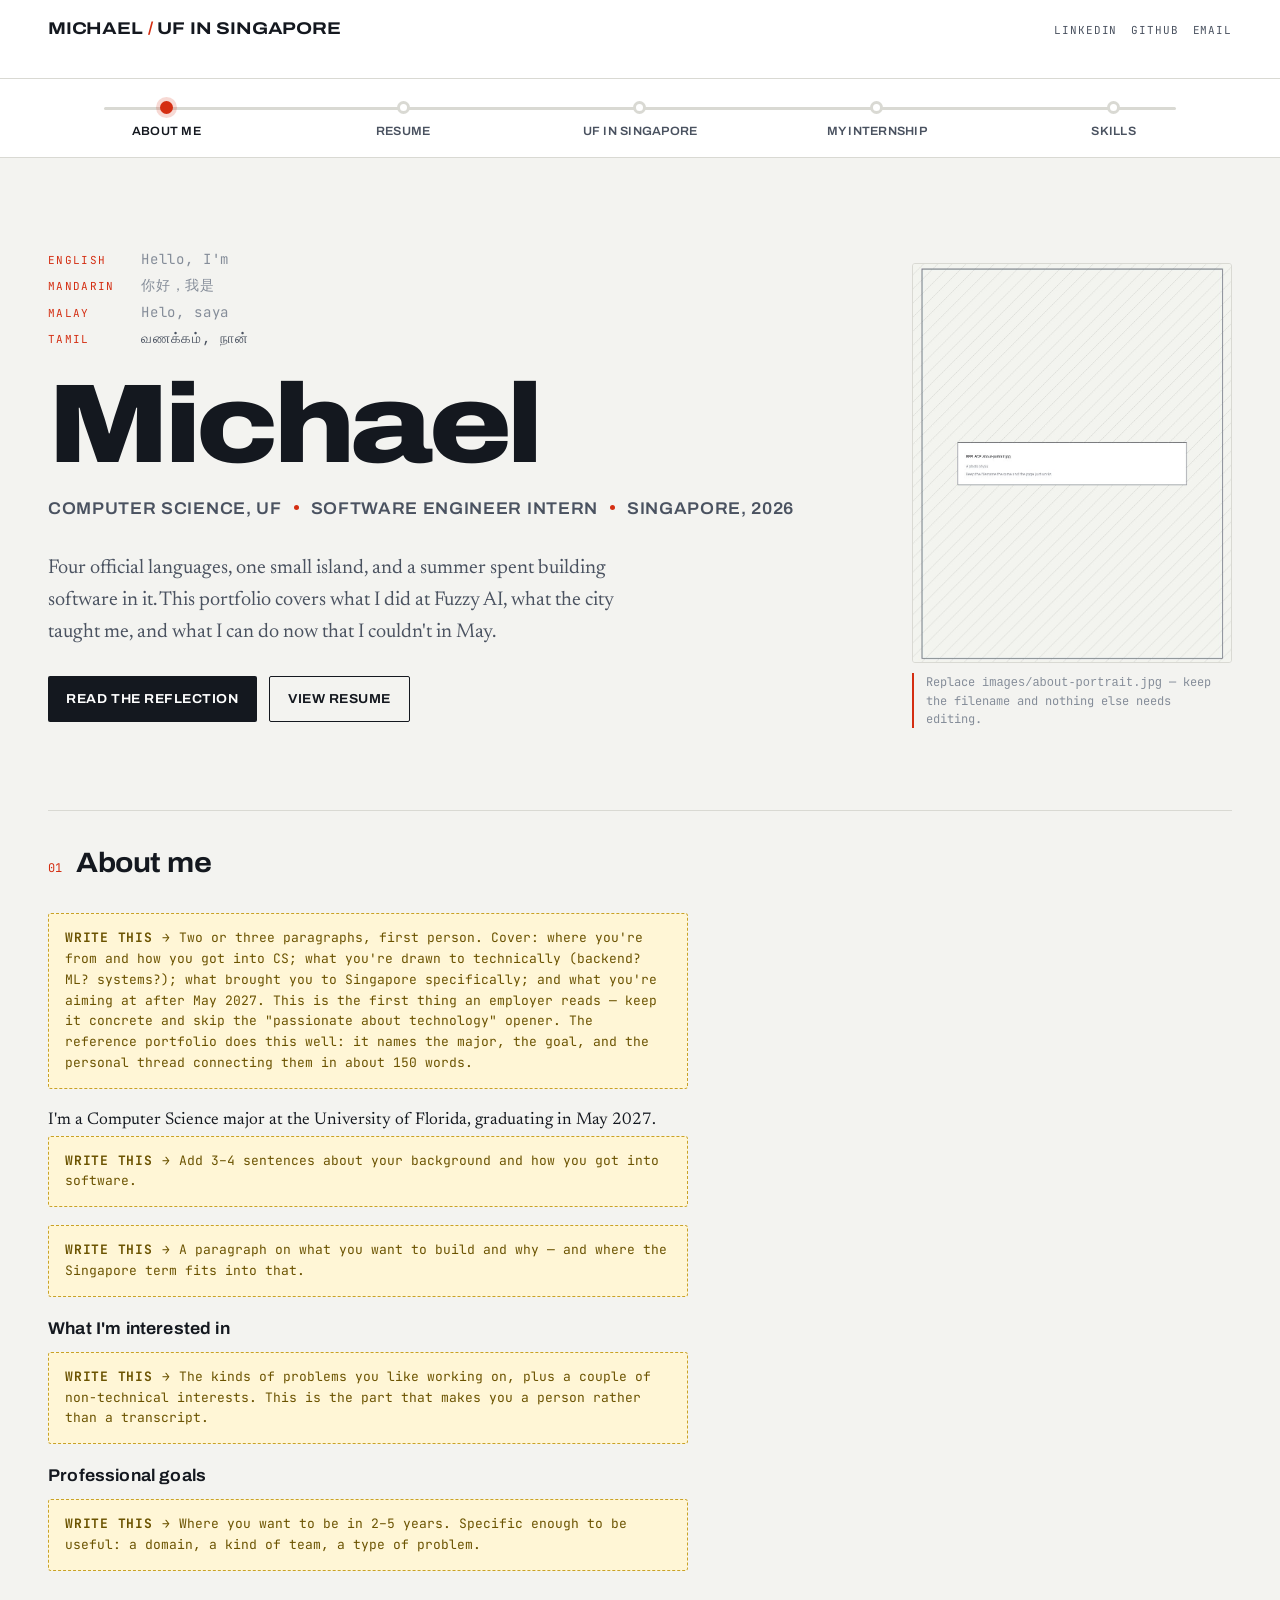
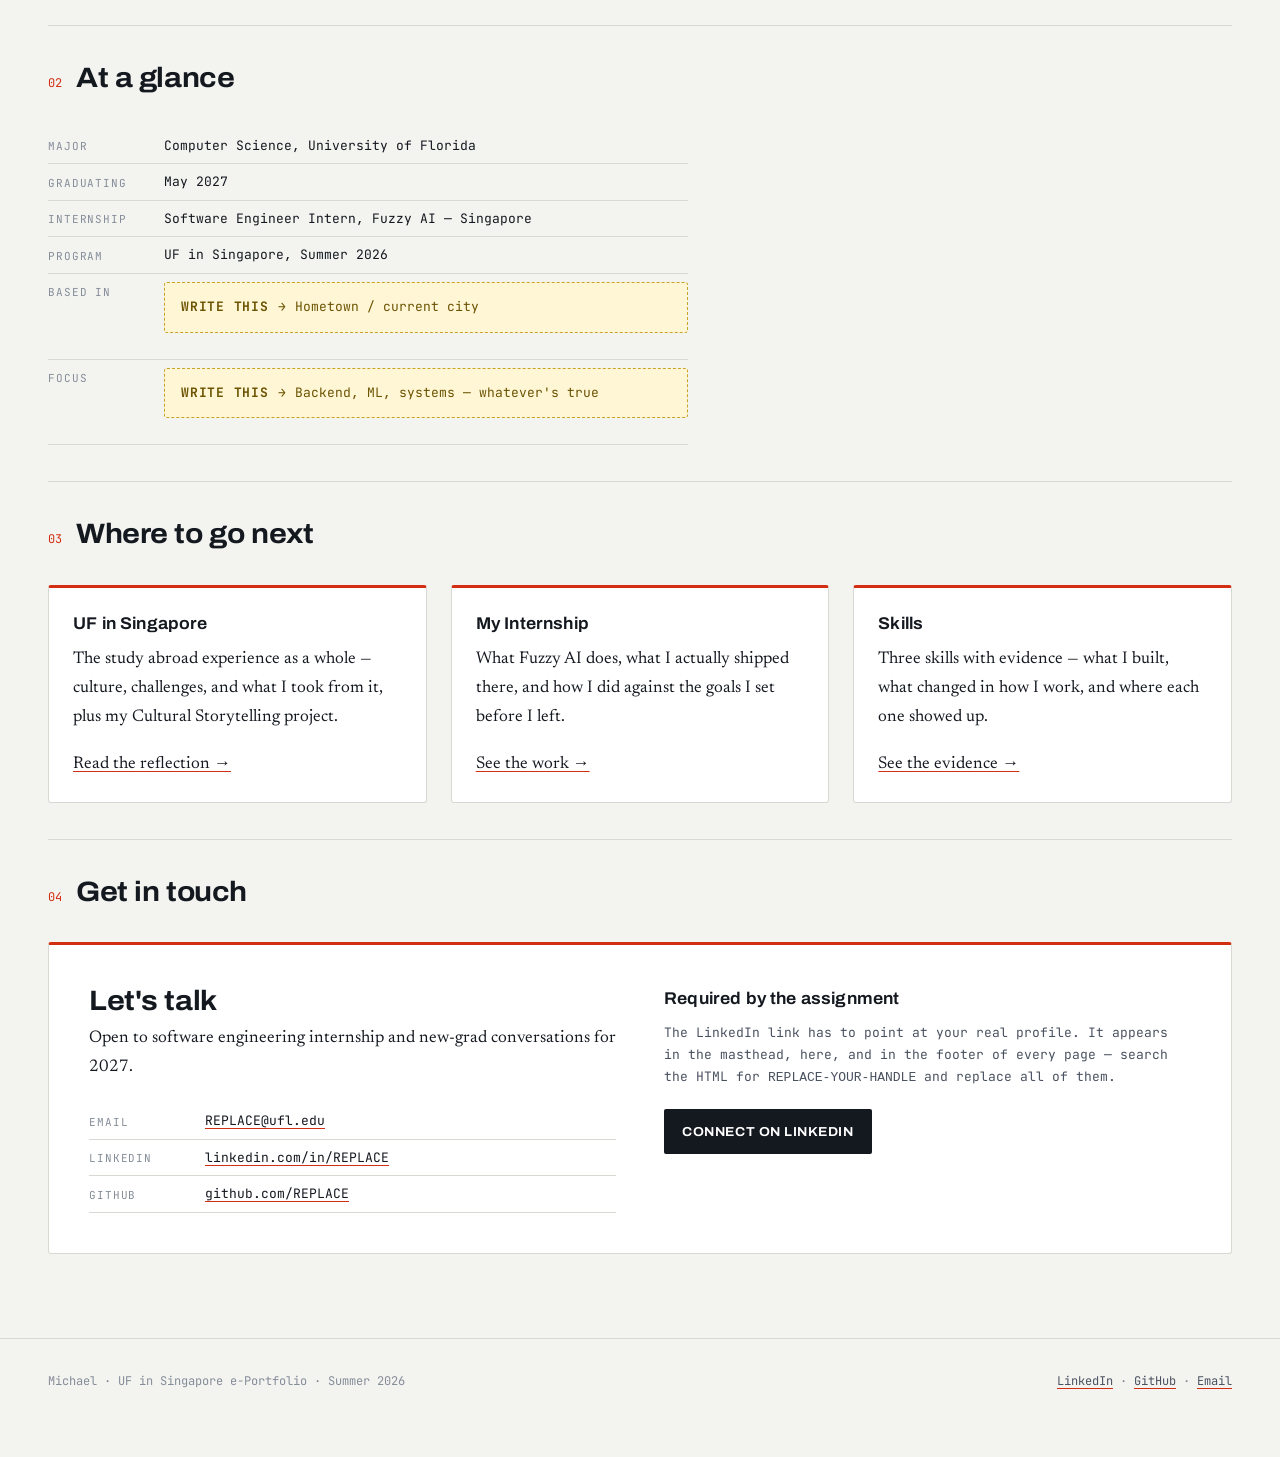
==== index.html @ d419e8cd "e-portfolio" ====
<!DOCTYPE html>
<html lang="en">
<head>
<meta charset="utf-8">
<meta name="viewport" content="width=device-width, initial-scale=1">
<title>Michael — UF in Singapore e-Portfolio</title>
<meta name="description" content="E-portfolio documenting a Computer Science study abroad and software engineering internship in Singapore.">
<link rel="preconnect" href="https://fonts.googleapis.com">
<link rel="preconnect" href="https://fonts.gstatic.com" crossorigin>
<link href="https://fonts.googleapis.com/css2?family=Archivo:wdth,wght@62..125,100..900&family=JetBrains+Mono:wght@400;600&family=Newsreader:opsz,wght@6..72,300..700&family=Noto+Sans+SC:wght@400&family=Noto+Sans+Tamil:wght@400&display=swap" rel="stylesheet">
<link rel="stylesheet" href="style.css">
</head>
<body class="line-ns">

<header class="masthead">
  <div class="wrap masthead__inner">
    <a class="brand" href="index.html">Michael <span>/</span> UF in Singapore</a>
    <p class="social" style="margin-left:auto">
      <a href="https://www.linkedin.com/in/REPLACE-YOUR-HANDLE/">LinkedIn</a>
      <a href="https://github.com/REPLACE-YOUR-USERNAME">GitHub</a>
      <a href="mailto:REPLACE@ufl.edu">Email</a>
    </p>
  </div>
</header>

<nav class="route" aria-label="Portfolio sections">
  <div class="wrap">
    <ol class="route__list">
      <li class="route__item"><a class="stop" href="index.html" aria-current="page"><span class="stop__dot"></span><span class="stop__label">About Me</span></a></li>
      <li class="route__item"><a class="stop" href="resume.html"><span class="stop__dot"></span><span class="stop__label">Resume</span></a></li>
      <li class="route__item"><a class="stop" href="singapore.html"><span class="stop__dot"></span><span class="stop__label">UF in Singapore</span></a></li>
      <li class="route__item"><a class="stop" href="internship.html"><span class="stop__dot"></span><span class="stop__label">My Internship</span></a></li>
      <li class="route__item"><a class="stop" href="skills.html"><span class="stop__dot"></span><span class="stop__label">Skills</span></a></li>
    </ol>
  </div>
</nav>

<main class="wrap">

  <section class="hero">
    <div>
      <ul class="hello">
        <li><span class="lang">English</span> Hello, I'm</li>
        <li><span class="lang">Mandarin</span> <span lang="zh">你好，我是</span></li>
        <li><span class="lang">Malay</span> <span lang="ms">Helo, saya</span></li>
        <li><span class="lang">Tamil</span> <span lang="ta">வணக்கம், நான்</span></li>
      </ul>

      <h1 class="hero__name">Michael</h1>

      <p class="hero__roles">
        <span>Computer Science, UF</span>
        <span>Software Engineer Intern</span>
        <span>Singapore, 2026</span>
      </p>

      <p class="standfirst">Four official languages, one small island, and a summer spent building software in it. This portfolio covers what I did at Fuzzy AI, what the city taught me, and what I can do now that I couldn't in May.</p>

      <div class="btn-row" style="margin-top:1.75rem">
        <a class="btn" href="singapore.html">Read the reflection</a>
        <a class="btn btn--ghost" href="resume.html">View resume</a>
      </div>
    </div>

    <figure>
      <img src="images/about-portrait.jpg" alt="Portrait of Michael in Singapore">
      <figcaption>Replace <code>images/about-portrait.jpg</code> — keep the filename and nothing else needs editing.</figcaption>
    </figure>
  </section>

  <section class="section" id="about">
    <div class="section__head"><span class="section__num">01</span><h2>About me</h2></div>
    <div class="column">

      <span class="todo">Two or three paragraphs, first person. Cover: where you're from and how you got into CS; what you're drawn to technically (backend? ML? systems?); what brought you to Singapore specifically; and what you're aiming at after May 2027. This is the first thing an employer reads — keep it concrete and skip the "passionate about technology" opener. The reference portfolio does this well: it names the major, the goal, and the personal thread connecting them in about 150 words.</span>

      <p>I'm a Computer Science major at the University of Florida, graduating in May 2027. <span class="todo">Add 3–4 sentences about your background and how you got into software.</span></p>

      <p><span class="todo">A paragraph on what you want to build and why — and where the Singapore term fits into that.</span></p>

      <h3>What I'm interested in</h3>
      <span class="todo">The kinds of problems you like working on, plus a couple of non-technical interests. This is the part that makes you a person rather than a transcript.</span>

      <h3>Professional goals</h3>
      <span class="todo">Where you want to be in 2–5 years. Specific enough to be useful: a domain, a kind of team, a type of problem.</span>
    </div>
  </section>

  <section class="section">
    <div class="section__head"><span class="section__num">02</span><h2>At a glance</h2></div>
    <div class="column">
      <ul class="facts">
        <li><span class="k">Major</span><span>Computer Science, University of Florida</span></li>
        <li><span class="k">Graduating</span><span>May 2027</span></li>
        <li><span class="k">Internship</span><span>Software Engineer Intern, Fuzzy AI &mdash; Singapore</span></li>
        <li><span class="k">Program</span><span>UF in Singapore, Summer 2026</span></li>
        <li><span class="k">Based in</span><span><span class="todo">Hometown / current city</span></span></li>
        <li><span class="k">Focus</span><span><span class="todo">Backend, ML, systems — whatever's true</span></span></li>
      </ul>
    </div>
  </section>

  <section class="section">
    <div class="section__head"><span class="section__num">03</span><h2>Where to go next</h2></div>
    <div class="grid">
      <div class="card card--accent">
        <h3>UF in Singapore</h3>
        <p>The study abroad experience as a whole — culture, challenges, and what I took from it, plus my Cultural Storytelling project.</p>
        <a href="singapore.html">Read the reflection &rarr;</a>
      </div>
      <div class="card card--accent">
        <h3>My Internship</h3>
        <p>What Fuzzy AI does, what I actually shipped there, and how I did against the goals I set before I left.</p>
        <a href="internship.html">See the work &rarr;</a>
      </div>
      <div class="card card--accent">
        <h3>Skills</h3>
        <p>Three skills with evidence — what I built, what changed in how I work, and where each one showed up.</p>
        <a href="skills.html">See the evidence &rarr;</a>
      </div>
    </div>
  </section>

  <section class="section" id="contact">
    <div class="section__head"><span class="section__num">04</span><h2>Get in touch</h2></div>
    <div class="contact">
      <div>
        <h2>Let's talk</h2>
        <p>Open to software engineering internship and new-grad conversations for 2027.</p>
        <ul class="facts" style="margin-top:1.25rem">
          <li><span class="k">Email</span><span><a href="mailto:REPLACE@ufl.edu">REPLACE@ufl.edu</a></span></li>
          <li><span class="k">LinkedIn</span><span><a href="https://www.linkedin.com/in/REPLACE-YOUR-HANDLE/">linkedin.com/in/REPLACE</a></span></li>
          <li><span class="k">GitHub</span><span><a href="https://github.com/REPLACE-YOUR-USERNAME">github.com/REPLACE</a></span></li>
        </ul>
      </div>
      <div>
        <h3>Required by the assignment</h3>
        <p style="font-family:var(--mono);font-size:0.8125rem;line-height:1.7;color:var(--ink-soft)">The LinkedIn link has to point at your real profile. It appears in the masthead, here, and in the footer of every page — search the HTML for <code>REPLACE-YOUR-HANDLE</code> and replace all of them.</p>
        <div class="btn-row" style="margin-top:1.25rem">
          <a class="btn" href="https://www.linkedin.com/in/REPLACE-YOUR-HANDLE/">Connect on LinkedIn</a>
        </div>
      </div>
    </div>
  </section>

</main>

<footer class="footer">
  <div class="wrap footer__inner">
    <p>Michael &middot; UF in Singapore e-Portfolio &middot; Summer 2026</p>
    <p><a href="https://www.linkedin.com/in/REPLACE-YOUR-HANDLE/">LinkedIn</a> &middot; <a href="https://github.com/REPLACE-YOUR-USERNAME">GitHub</a> &middot; <a href="mailto:REPLACE@ufl.edu">Email</a></p>
  </div>
</footer>

</body>
</html>
---- style.css ----
/* ===========================================================
   UF in Singapore — e-portfolio
   Design note: the visual system borrows the MRT's line-colour
   logic. Each page is a "line" with its own accent; the nav is a
   route strip. Everything else stays quiet.
   =========================================================== */

:root {
  --ink:        #14181f;
  --ink-soft:   #4a5260;
  --ink-faint:  #858d99;
  --paper:      #f3f3f0;
  --card:       #ffffff;
  --rule:       #d9d9d3;

  /* MRT line colours */
  --ns: #d42e12;
  --ew: #009645;
  --ne: #9900aa;
  --cc: #fa9e0d;
  --dt: #005ec4;

  --accent: var(--ns);

  --measure: 64ch;
  --gap:     1.5rem;

  --display: "Archivo", "Helvetica Neue", Arial, sans-serif;
  --body:    "Newsreader", Georgia, serif;
  --mono:    "JetBrains Mono", ui-monospace, "SF Mono", Menlo, monospace;
}

/* Per-page accent */
body.line-ns { --accent: var(--ns); }
body.line-ew { --accent: var(--ew); }
body.line-ne { --accent: var(--ne); }
body.line-cc { --accent: var(--cc); }
body.line-dt { --accent: var(--dt); }

*, *::before, *::after { box-sizing: border-box; }

html { scroll-behavior: smooth; }

@media (prefers-reduced-motion: reduce) {
  html { scroll-behavior: auto; }
  *, *::before, *::after {
    animation-duration: 0.01ms !important;
    transition-duration: 0.01ms !important;
  }
}

body {
  margin: 0;
  background: var(--paper);
  color: var(--ink);
  font-family: var(--body);
  font-size: 1.0625rem;
  line-height: 1.7;
  -webkit-font-smoothing: antialiased;
}

/* ---------- Layout shell ---------- */

.wrap {
  width: min(100% - 2.5rem, 74rem);
  margin-inline: auto;
}

.column {
  max-width: var(--measure);
}

/* ---------- Masthead ---------- */

.masthead {
  border-bottom: 1px solid var(--rule);
  background: var(--card);
}

.masthead__inner {
  display: flex;
  flex-wrap: wrap;
  align-items: baseline;
  gap: 0.75rem 1.25rem;
  padding-block: 1.25rem;
}

.brand {
  font-family: var(--display);
  font-variation-settings: "wdth" 118, "wght" 700;
  font-size: 1.0625rem;
  letter-spacing: -0.01em;
  text-transform: uppercase;
  color: var(--ink);
  text-decoration: none;
  line-height: 1.1;
}

.brand span { color: var(--accent); }

.masthead__meta {
  font-family: var(--mono);
  font-size: 0.6875rem;
  letter-spacing: 0.08em;
  text-transform: uppercase;
  color: var(--ink-faint);
  margin-left: auto;
}

/* ---------- Route strip (signature element) ---------- */

.route {
  background: var(--card);
  border-bottom: 1px solid var(--rule);
  overflow-x: auto;
  scrollbar-width: thin;
}

.route__list {
  display: flex;
  align-items: flex-start;
  gap: 0;
  margin: 0;
  padding: 1.375rem 0 1.125rem;
  list-style: none;
  position: relative;
  min-width: max-content;
}

/* the track */
.route__list::before {
  content: "";
  position: absolute;
  top: 1.75rem;
  left: 3.5rem;
  right: 3.5rem;
  height: 3px;
  background: var(--rule);
  border-radius: 2px;
}

.route__item { flex: 1 1 0; min-width: 7.5rem; }

.stop {
  display: flex;
  flex-direction: column;
  align-items: center;
  gap: 0.625rem;
  text-decoration: none;
  color: var(--ink-soft);
  position: relative;
  padding-inline: 0.5rem;
}

.stop__dot {
  width: 13px;
  height: 13px;
  border-radius: 50%;
  background: var(--card);
  border: 3px solid var(--rule);
  position: relative;
  z-index: 1;
  transition: border-color 160ms ease, transform 160ms ease;
}

.stop__label {
  font-family: var(--display);
  font-variation-settings: "wdth" 104, "wght" 600;
  font-size: 0.75rem;
  letter-spacing: 0.02em;
  text-transform: uppercase;
  text-align: center;
  line-height: 1.25;
}

.stop:hover .stop__dot,
.stop:focus-visible .stop__dot { border-color: var(--ink-soft); transform: scale(1.15); }

.stop[aria-current="page"] { color: var(--ink); }
.stop[aria-current="page"] .stop__dot {
  border-color: var(--accent);
  background: var(--accent);
  box-shadow: 0 0 0 4px color-mix(in srgb, var(--accent) 18%, transparent);
}

/* ---------- Page head ---------- */

.pagehead { padding-block: 3.5rem 2.25rem; }

.eyebrow {
  font-family: var(--mono);
  font-size: 0.6875rem;
  letter-spacing: 0.16em;
  text-transform: uppercase;
  color: var(--accent);
  margin: 0 0 0.875rem;
  display: flex;
  align-items: center;
  gap: 0.625rem;
}

.eyebrow::after {
  content: "";
  flex: 1;
  height: 1px;
  background: var(--rule);
  max-width: 6rem;
}

h1 {
  font-family: var(--display);
  font-variation-settings: "wdth" 112, "wght" 800;
  font-size: clamp(2.25rem, 6vw, 3.75rem);
  line-height: 1.02;
  letter-spacing: -0.025em;
  margin: 0 0 1rem;
}

.standfirst {
  font-size: clamp(1.0625rem, 2vw, 1.25rem);
  color: var(--ink-soft);
  line-height: 1.6;
  max-width: 52ch;
  margin: 0;
}

h2 {
  font-family: var(--display);
  font-variation-settings: "wdth" 108, "wght" 700;
  font-size: clamp(1.35rem, 3vw, 1.75rem);
  line-height: 1.15;
  letter-spacing: -0.015em;
  margin: 0 0 0.875rem;
}

h3 {
  font-family: var(--display);
  font-variation-settings: "wdth" 104, "wght" 650;
  font-size: 1.0625rem;
  letter-spacing: 0.01em;
  margin: 0 0 0.5rem;
}

p { margin: 0 0 1.125rem; }

a { color: var(--ink); text-decoration-color: var(--accent); text-underline-offset: 3px; }
a:hover { color: var(--accent); }

:focus-visible {
  outline: 3px solid var(--accent);
  outline-offset: 3px;
  border-radius: 2px;
}

/* ---------- Sections ---------- */

.section {
  padding-block: 2.25rem;
  border-top: 1px solid var(--rule);
}

.section:first-of-type { border-top: none; }

.section__head {
  display: flex;
  align-items: baseline;
  gap: 0.875rem;
  margin-bottom: 1.25rem;
}

.section__num {
  font-family: var(--mono);
  font-size: 0.75rem;
  color: var(--accent);
  flex: none;
  padding-top: 0.2rem;
}

/* ---------- Question blocks (reflection prompts) ---------- */

.qa { margin-bottom: 2.25rem; }

.qa__q {
  font-family: var(--display);
  font-variation-settings: "wdth" 106, "wght" 650;
  font-size: 1.0625rem;
  line-height: 1.35;
  margin: 0 0 0.75rem;
  padding-left: 0.875rem;
  border-left: 3px solid var(--accent);
}

/* ---------- Cards / grids ---------- */

.grid {
  display: grid;
  gap: var(--gap);
  grid-template-columns: repeat(auto-fit, minmax(15rem, 1fr));
}

.card {
  background: var(--card);
  border: 1px solid var(--rule);
  border-radius: 3px;
  padding: 1.375rem 1.5rem;
}

.card--accent { border-top: 3px solid var(--accent); }

/* ---------- Figures ---------- */

figure { margin: 0 0 1.75rem; }

figure img {
  display: block;
  width: 100%;
  height: auto;
  border-radius: 3px;
  border: 1px solid var(--rule);
  background: var(--card);
}

figcaption {
  font-family: var(--mono);
  font-size: 0.75rem;
  line-height: 1.5;
  color: var(--ink-faint);
  margin-top: 0.625rem;
  padding-left: 0.75rem;
  border-left: 2px solid var(--accent);
}

.gallery {
  display: grid;
  gap: var(--gap);
  grid-template-columns: repeat(auto-fit, minmax(14rem, 1fr));
}

.gallery figure { margin-bottom: 0; }

/* portrait beside intro */
.intro {
  display: grid;
  gap: 2rem;
  grid-template-columns: minmax(0, 1fr);
  align-items: start;
}

@media (min-width: 52rem) {
  .intro { grid-template-columns: 17rem minmax(0, 1fr); gap: 2.75rem; }
}

/* ---------- Facts list ---------- */

.facts {
  list-style: none;
  margin: 0;
  padding: 0;
  font-family: var(--mono);
  font-size: 0.8125rem;
  line-height: 1.5;
}

.facts li {
  display: grid;
  grid-template-columns: 6.5rem 1fr;
  gap: 0.75rem;
  padding-block: 0.5rem;
  border-bottom: 1px solid var(--rule);
}

.facts dt, .facts .k {
  color: var(--ink-faint);
  text-transform: uppercase;
  font-size: 0.6875rem;
  letter-spacing: 0.08em;
  padding-top: 0.15rem;
}

/* ---------- Skill blocks ---------- */

.skill { margin-bottom: 2.5rem; }

.skill__tag {
  display: inline-block;
  font-family: var(--mono);
  font-size: 0.6875rem;
  letter-spacing: 0.1em;
  text-transform: uppercase;
  color: var(--card);
  background: var(--accent);
  padding: 0.2rem 0.55rem;
  border-radius: 2px;
  margin-bottom: 0.75rem;
}

.skill__tag--soft { background: var(--ink); }

/* ---------- Resume ---------- */

.job {
  padding-block: 1.25rem;
  border-top: 1px solid var(--rule);
}

.job__head {
  display: flex;
  flex-wrap: wrap;
  justify-content: space-between;
  align-items: baseline;
  gap: 0.5rem 1rem;
}

.job__when {
  font-family: var(--mono);
  font-size: 0.75rem;
  color: var(--ink-faint);
  white-space: nowrap;
}

.job__where {
  font-family: var(--mono);
  font-size: 0.8125rem;
  color: var(--ink-soft);
  margin: 0.15rem 0 0.75rem;
}

.job ul { margin: 0 0 0 1.1rem; padding: 0; }
.job li { margin-bottom: 0.4rem; }

/* ---------- Buttons ---------- */

.btn {
  display: inline-flex;
  align-items: center;
  gap: 0.5rem;
  font-family: var(--display);
  font-variation-settings: "wdth" 106, "wght" 650;
  font-size: 0.8125rem;
  letter-spacing: 0.04em;
  text-transform: uppercase;
  text-decoration: none;
  color: var(--card);
  background: var(--ink);
  padding: 0.7rem 1.15rem;
  border-radius: 2px;
  transition: background 150ms ease;
}

.btn:hover { background: var(--accent); color: var(--card); }

.btn--ghost {
  background: transparent;
  color: var(--ink);
  border: 1.5px solid var(--ink);
}

.btn--ghost:hover { background: var(--ink); color: var(--card); }

.btn-row { display: flex; flex-wrap: wrap; gap: 0.75rem; margin-bottom: 1.5rem; }

/* ---------- TODO markers — delete these before you submit ---------- */

.todo {
  display: block;
  background: #fff6d6;
  border: 1px dashed #c9a227;
  border-radius: 3px;
  padding: 0.875rem 1rem;
  margin-bottom: 1.125rem;
  font-family: var(--mono);
  font-size: 0.8125rem;
  line-height: 1.6;
  color: #6b5300;
}

.todo::before {
  content: "WRITE THIS →  ";
  font-weight: 700;
  letter-spacing: 0.06em;
}

/* ---------- Footer ---------- */

.footer {
  border-top: 1px solid var(--rule);
  margin-top: 3rem;
  padding-block: 2rem 3rem;
  font-family: var(--mono);
  font-size: 0.75rem;
  color: var(--ink-faint);
  line-height: 1.7;
}

.footer a { color: var(--ink-soft); }

.footer__inner {
  display: flex;
  flex-wrap: wrap;
  justify-content: space-between;
  gap: 1rem;
}

/* ---------- Small screens ---------- */

@media (max-width: 40rem) {
  .route__list { padding-inline: 0.25rem; }
  .route__item { min-width: 6.25rem; }
  .facts li { grid-template-columns: 1fr; gap: 0.15rem; }
  .pagehead { padding-block: 2.5rem 1.75rem; }
}

/* ===========================================================
   Hero — added after reviewing the reference portfolio
   =========================================================== */

.hero {
  padding-block: clamp(3rem, 8vw, 5.5rem) clamp(2.5rem, 6vw, 4rem);
  display: grid;
  gap: 2.5rem;
  grid-template-columns: minmax(0, 1fr);
  align-items: center;
}

@media (min-width: 56rem) {
  .hero { grid-template-columns: minmax(0, 1.35fr) 20rem; gap: 4rem; }
}

.hello {
  list-style: none;
  margin: 0 0 1.5rem;
  padding: 0;
}

.hello li {
  font-family: var(--mono);
  font-size: 0.875rem;
  letter-spacing: 0.06em;
  color: var(--ink-faint);
  line-height: 1.9;
  opacity: 0;
  transform: translateY(6px);
  animation: rise 620ms cubic-bezier(.2,.7,.3,1) forwards;
}

.hello li:nth-child(1) { animation-delay:  60ms; }
.hello li:nth-child(2) { animation-delay: 200ms; }
.hello li:nth-child(3) { animation-delay: 340ms; }
.hello li:nth-child(4) { animation-delay: 480ms; color: var(--ink-soft); }

.hello .lang {
  display: inline-block;
  min-width: 5.25rem;
  color: var(--accent);
  font-size: 0.6875rem;
  text-transform: uppercase;
  letter-spacing: 0.12em;
}

@keyframes rise {
  to { opacity: 1; transform: none; }
}

@media (prefers-reduced-motion: reduce) {
  .hello li { opacity: 1; transform: none; animation: none; }
}

.hero__name {
  font-family: var(--display);
  font-variation-settings: "wdth" 116, "wght" 850;
  font-size: clamp(3.25rem, 13vw, 7rem);
  line-height: 0.88;
  letter-spacing: -0.04em;
  margin: 0 0 1.25rem;
}

.hero__roles {
  font-family: var(--display);
  font-variation-settings: "wdth" 104, "wght" 600;
  font-size: clamp(0.875rem, 2vw, 1.0625rem);
  letter-spacing: 0.04em;
  text-transform: uppercase;
  color: var(--ink-soft);
  margin: 0 0 1.75rem;
  display: flex;
  flex-wrap: wrap;
  align-items: center;
  gap: 0.5rem 0.75rem;
}

.hero__roles span::after {
  content: "";
  display: inline-block;
  width: 5px;
  height: 5px;
  border-radius: 50%;
  background: var(--accent);
  margin-left: 0.75rem;
  vertical-align: 0.22em;
}

.hero__roles span:last-child::after { display: none; }

.hero figure { margin: 0; }

.hero figure img { aspect-ratio: 4 / 5; object-fit: cover; }

/* ---------- Social row in masthead ---------- */

.social {
  display: flex;
  gap: 0.875rem;
  align-items: center;
  font-family: var(--mono);
  font-size: 0.6875rem;
  letter-spacing: 0.08em;
  text-transform: uppercase;
}

.social a { color: var(--ink-soft); text-decoration: none; }
.social a:hover { color: var(--accent); text-decoration: underline; text-underline-offset: 3px; }

/* ---------- Contact ---------- */

.contact {
  background: var(--card);
  border: 1px solid var(--rule);
  border-top: 3px solid var(--accent);
  border-radius: 3px;
  padding: clamp(1.5rem, 4vw, 2.5rem);
  display: grid;
  gap: 2rem;
  grid-template-columns: minmax(0, 1fr);
}

@media (min-width: 48rem) {
  .contact { grid-template-columns: minmax(0, 1fr) minmax(0, 1fr); gap: 3rem; }
}

.contact h2 { margin-bottom: 0.5rem; }
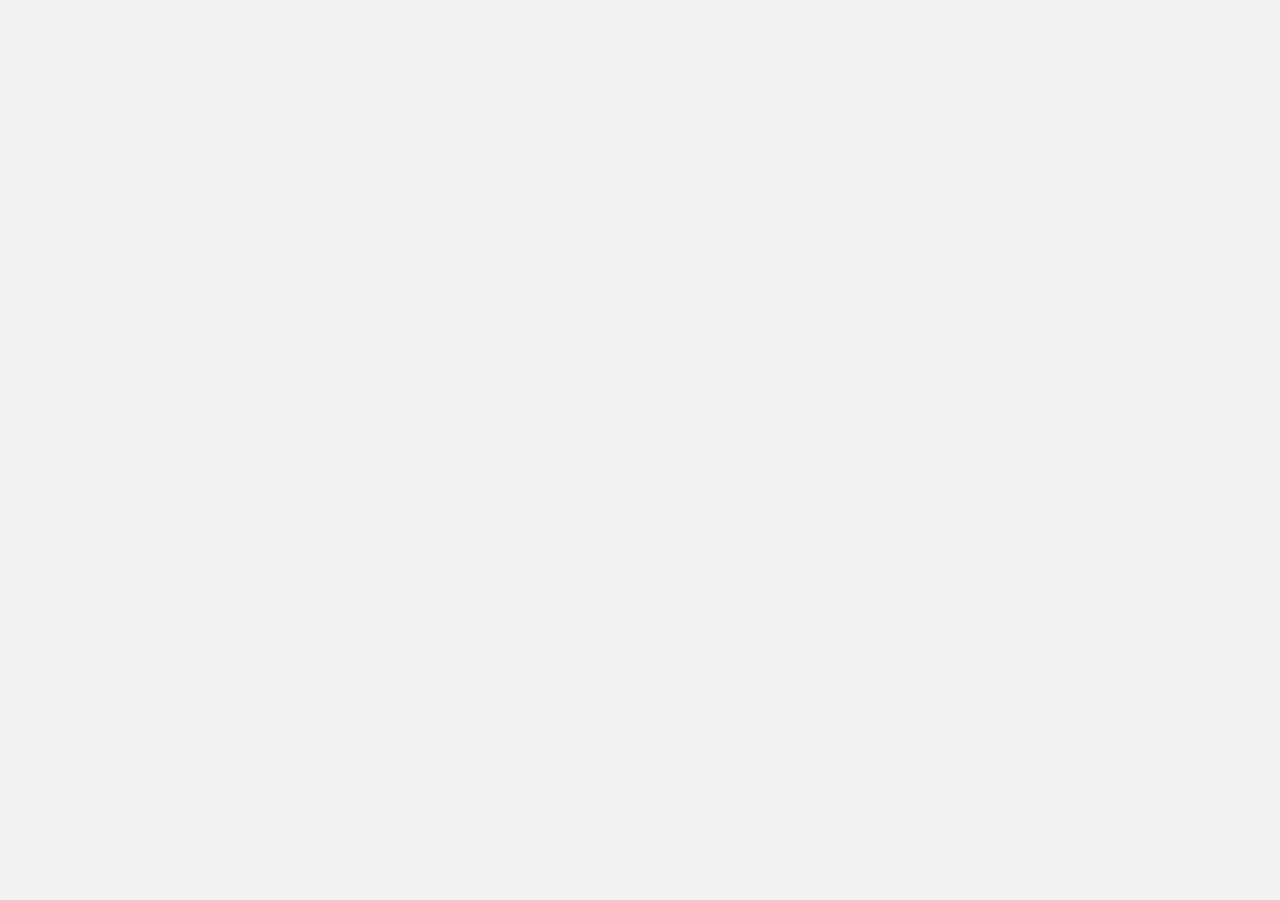
==== commit b3668900: "design refresh, images optimized" ====
--- a/index.html
+++ b/index.html
@@ -1,156 +1,103 @@
 <!DOCTYPE html>
-<html lang="en">
+<html>
 <head>
 <meta charset="utf-8">
 <meta name="viewport" content="width=device-width, initial-scale=1">
-<title>Michael — UF in Singapore e-Portfolio</title>
-<meta name="description" content="E-portfolio documenting a Computer Science study abroad and software engineering internship in Singapore.">
-<link rel="preconnect" href="https://fonts.googleapis.com">
-<link rel="preconnect" href="https://fonts.gstatic.com" crossorigin>
-<link href="https://fonts.googleapis.com/css2?family=Archivo:wdth,wght@62..125,100..900&family=JetBrains+Mono:wght@400;600&family=Newsreader:opsz,wght@6..72,300..700&family=Noto+Sans+SC:wght@400&family=Noto+Sans+Tamil:wght@400&display=swap" rel="stylesheet">
-<link rel="stylesheet" href="style.css">
+<script src="./support.js"></script>
 </head>
-<body class="line-ns">
+<body>
+<x-dc>
+<helmet>
+<meta name="viewport" content="width=device-width, initial-scale=1">
+<title>Michael McCamy · UF in Singapore</title>
+<link rel="stylesheet" href="_ds/broadsheet-adaa5d8c-dbf1-47e8-9416-03ab33e4369f/styles.css">
+<script src="_ds/broadsheet-adaa5d8c-dbf1-47e8-9416-03ab33e4369f/_ds_bundle.js"></script>
+<style>
+  body { margin: 0; --spot: #d42e12; }
+  a { color: var(--color-text); text-underline-offset: 3px; text-decoration-thickness: 1px; }
+  a:hover { color: var(--spot); }
+  :focus-visible { outline: 2px solid var(--spot); outline-offset: 3px; }
+  ::selection { background: color-mix(in srgb, var(--spot) 22%, transparent); }
+</style>
+</helmet>
 
-<header class="masthead">
-  <div class="wrap masthead__inner">
-    <a class="brand" href="index.html">Michael <span>/</span> UF in Singapore</a>
-    <p class="social" style="margin-left:auto">
-      <a href="https://www.linkedin.com/in/REPLACE-YOUR-HANDLE/">LinkedIn</a>
-      <a href="https://github.com/REPLACE-YOUR-USERNAME">GitHub</a>
-      <a href="mailto:REPLACE@ufl.edu">Email</a>
-    </p>
-  </div>
-</header>
+<div style="min-height:100vh;background:var(--color-bg);color:var(--color-text);font-family:var(--font-body);font-size:18px;line-height:1.65">
 
-<nav class="route" aria-label="Portfolio sections">
-  <div class="wrap">
-    <ol class="route__list">
-      <li class="route__item"><a class="stop" href="index.html" aria-current="page"><span class="stop__dot"></span><span class="stop__label">About Me</span></a></li>
-      <li class="route__item"><a class="stop" href="resume.html"><span class="stop__dot"></span><span class="stop__label">Resume</span></a></li>
-      <li class="route__item"><a class="stop" href="singapore.html"><span class="stop__dot"></span><span class="stop__label">UF in Singapore</span></a></li>
-      <li class="route__item"><a class="stop" href="internship.html"><span class="stop__dot"></span><span class="stop__label">My Internship</span></a></li>
-      <li class="route__item"><a class="stop" href="skills.html"><span class="stop__dot"></span><span class="stop__label">Skills</span></a></li>
-    </ol>
-  </div>
-</nav>
+  <header style="border-bottom:4px solid var(--color-text)">
+    <div style="max-width:1160px;margin:0 auto;padding:22px 40px 14px;display:flex;flex-wrap:wrap;align-items:baseline;gap:16px 32px">
+      <a href="index.html" style="text-decoration:none;font-size:22px;font-weight:600;letter-spacing:0.01em">Michael McCamy</a>
+      <span style="font-size:13px;text-transform:uppercase;letter-spacing:0.16em;color:var(--color-neutral-700)">e-Portfolio · Summer 2026</span>
+      <nav style="margin-left:auto;display:flex;gap:20px;font-size:13px;text-transform:uppercase;letter-spacing:0.14em">
+        <a href="https://www.linkedin.com/in/michaelmccamy/" style="text-decoration:none;color:var(--color-neutral-700)">LinkedIn</a>
+        <a href="mailto:michael.mccamy@ufl.edu" style="text-decoration:none;color:var(--color-neutral-700)">Email</a>
+      </nav>
+    </div>
+  </header>
 
-<main class="wrap">
+  <nav style="border-bottom:1px solid var(--color-divider)" aria-label="Sections">
+    <div style="max-width:1160px;margin:0 auto;padding:0 40px;display:flex;flex-wrap:wrap;gap:0 36px">
+      <a href="index.html" aria-current="page" style="display:flex;align-items:center;gap:9px;padding:14px 0;text-decoration:none;font-size:14px;text-transform:uppercase;letter-spacing:0.12em;color:var(--color-text);box-shadow:inset 0 -4px 0 #d42e12">
+        <span style="width:9px;height:9px;background:#d42e12;display:block"></span>About Me</a>
+      <a href="resume.html" style="display:flex;align-items:center;gap:9px;padding:14px 0;text-decoration:none;font-size:14px;text-transform:uppercase;letter-spacing:0.12em;color:var(--color-neutral-700)">
+        <span style="width:9px;height:9px;background:#005ec4;display:block"></span>Resume</a>
+      <a href="singapore.html" style="display:flex;align-items:center;gap:9px;padding:14px 0;text-decoration:none;font-size:14px;text-transform:uppercase;letter-spacing:0.12em;color:var(--color-neutral-700)">
+        <span style="width:9px;height:9px;background:#9900aa;display:block"></span>UF in Singapore</a>
+      <a href="internship.html" style="display:flex;align-items:center;gap:9px;padding:14px 0;text-decoration:none;font-size:14px;text-transform:uppercase;letter-spacing:0.12em;color:var(--color-neutral-700)">
+        <span style="width:9px;height:9px;background:#009645;display:block"></span>My Internship</a>
+      <a href="skills.html" style="display:flex;align-items:center;gap:9px;padding:14px 0;text-decoration:none;font-size:14px;text-transform:uppercase;letter-spacing:0.12em;color:var(--color-neutral-700)">
+        <span style="width:9px;height:9px;background:#fa9e0d;display:block"></span>Skills</a>
+    </div>
+  </nav>
 
-  <section class="hero">
-    <div>
-      <ul class="hello">
-        <li><span class="lang">English</span> Hello, I'm</li>
-        <li><span class="lang">Mandarin</span> <span lang="zh">你好，我是</span></li>
-        <li><span class="lang">Malay</span> <span lang="ms">Helo, saya</span></li>
-        <li><span class="lang">Tamil</span> <span lang="ta">வணக்கம், நான்</span></li>
-      </ul>
+  <main style="max-width:1160px;margin:0 auto;padding:0 40px 100px">
 
-      <h1 class="hero__name">Michael</h1>
-
-      <p class="hero__roles">
-        <span>Computer Science, UF</span>
-        <span>Software Engineer Intern</span>
-        <span>Singapore, 2026</span>
-      </p>
-
-      <p class="standfirst">Four official languages, one small island, and a summer spent building software in it. This portfolio covers what I did at Fuzzy AI, what the city taught me, and what I can do now that I couldn't in May.</p>
-
-      <div class="btn-row" style="margin-top:1.75rem">
-        <a class="btn" href="singapore.html">Read the reflection</a>
-        <a class="btn btn--ghost" href="resume.html">View resume</a>
+    <div style="display:grid;grid-template-columns:minmax(0,1.5fr) minmax(0,0.85fr);gap:56px;align-items:start;padding:64px 0 0">
+      <div>
+        <p style="margin:0 0 20px;font-size:13px;text-transform:uppercase;letter-spacing:0.2em;color:#d42e12">Computer Science · University of Florida</p><h1 style="margin:0;font-size:clamp(44px,6.5vw,84px);line-height:0.92;letter-spacing:-0.03em;font-weight:600">Michael McCamy</h1>
+        <div style="margin-top:28px;max-width:58ch"><p style="margin:0 0 20px;max-width:62ch">I'm Michael McCamy, a computer science student at the University of Florida, graduating in May 2027. I went into computer science because I have always loved technology and math, and computer science is the application of those areas to solve real world issues. What's kept me there is a specific part of the work: build something, put it in front of someone, find out fast whether it solved their problem.</p>
+        <p style="margin:0;max-width:62ch">This summer I interned at Fuzzy AI in Singapore, a small B2B startup building software that automates LinkedIn outreach. I shipped over 100 bug fixes and features, reviewed other interns' pull requests, and sat in on calls with potential customers. The team was spread across India, Australia, and Singapore, so almost all coordination ran through Slack and Google Meet. After graduation, I hope to either continue working in the startup sphere or work for a larger company where I can build software at scale.</p></div>
       </div>
+      <figure style="margin:0 0 8px">
+        <img src="images/michael.jpg" alt="Michael McCamy" style="display:block;width:100%;aspect-ratio:5/8;object-fit:cover;object-position:center bottom">
+      </figure>
     </div>
 
-    <figure>
-      <img src="images/about-portrait.jpg" alt="Portrait of Michael in Singapore">
-      <figcaption>Replace <code>images/about-portrait.jpg</code> — keep the filename and nothing else needs editing.</figcaption>
-    </figure>
-  </section>
+    <section style="padding:64px 0 0;display:grid;grid-template-columns:minmax(0,7ch) minmax(0,1fr);gap:0 40px">
+      <p style="margin:8px 0 0;font-size:15px;letter-spacing:0.1em;color:#d42e12">01</p>
+      <div>
+        <h2 style="margin:0 0 26px;font-size:34px;line-height:1.15;letter-spacing:-0.015em">At a Glance</h2>
+        <dl style="margin:0;max-width:64ch">
+          <div style="padding:14px 0;border-bottom:1px solid var(--color-divider);display:flex;gap:16px"><dt style="flex:0 0 10rem;font-size:13px;text-transform:uppercase;letter-spacing:0.12em;color:var(--color-neutral-700);padding-top:3px">Program</dt><dd style="margin:0;font-size:17px">UF in Singapore, Summer 2026</dd></div>
+          <div style="padding:14px 0;border-bottom:1px solid var(--color-divider);display:flex;gap:16px"><dt style="flex:0 0 10rem;font-size:13px;text-transform:uppercase;letter-spacing:0.12em;color:var(--color-neutral-700);padding-top:3px">Host company</dt><dd style="margin:0;font-size:17px">Fuzzy AI, Singapore</dd></div>
+          <div style="padding:14px 0;border-bottom:1px solid var(--color-divider);display:flex;gap:16px"><dt style="flex:0 0 10rem;font-size:13px;text-transform:uppercase;letter-spacing:0.12em;color:var(--color-neutral-700);padding-top:3px">Major</dt><dd style="margin:0;font-size:17px">B.S. Computer Science, expected May 2027</dd></div>
+          <div style="padding:14px 0;border-bottom:1px solid var(--color-divider);display:flex;gap:16px"><dt style="flex:0 0 10rem;font-size:13px;text-transform:uppercase;letter-spacing:0.12em;color:var(--color-neutral-700);padding-top:3px">Based</dt><dd style="margin:0;font-size:17px">Gainesville, Florida</dd></div>
+        </dl>
+      </div>
+    </section>
 
-  <section class="section" id="about">
-    <div class="section__head"><span class="section__num">01</span><h2>About me</h2></div>
-    <div class="column">
-
-      <span class="todo">Two or three paragraphs, first person. Cover: where you're from and how you got into CS; what you're drawn to technically (backend? ML? systems?); what brought you to Singapore specifically; and what you're aiming at after May 2027. This is the first thing an employer reads — keep it concrete and skip the "passionate about technology" opener. The reference portfolio does this well: it names the major, the goal, and the personal thread connecting them in about 150 words.</span>
-
-      <p>I'm a Computer Science major at the University of Florida, graduating in May 2027. <span class="todo">Add 3–4 sentences about your background and how you got into software.</span></p>
-
-      <p><span class="todo">A paragraph on what you want to build and why — and where the Singapore term fits into that.</span></p>
-
-      <h3>What I'm interested in</h3>
-      <span class="todo">The kinds of problems you like working on, plus a couple of non-technical interests. This is the part that makes you a person rather than a transcript.</span>
-
-      <h3>Professional goals</h3>
-      <span class="todo">Where you want to be in 2–5 years. Specific enough to be useful: a domain, a kind of team, a type of problem.</span>
-    </div>
-  </section>
-
-  <section class="section">
-    <div class="section__head"><span class="section__num">02</span><h2>At a glance</h2></div>
-    <div class="column">
-      <ul class="facts">
-        <li><span class="k">Major</span><span>Computer Science, University of Florida</span></li>
-        <li><span class="k">Graduating</span><span>May 2027</span></li>
-        <li><span class="k">Internship</span><span>Software Engineer Intern, Fuzzy AI &mdash; Singapore</span></li>
-        <li><span class="k">Program</span><span>UF in Singapore, Summer 2026</span></li>
-        <li><span class="k">Based in</span><span><span class="todo">Hometown / current city</span></span></li>
-        <li><span class="k">Focus</span><span><span class="todo">Backend, ML, systems — whatever's true</span></span></li>
-      </ul>
-    </div>
-  </section>
-
-  <section class="section">
-    <div class="section__head"><span class="section__num">03</span><h2>Where to go next</h2></div>
-    <div class="grid">
-      <div class="card card--accent">
-        <h3>UF in Singapore</h3>
-        <p>The study abroad experience as a whole — culture, challenges, and what I took from it, plus my Cultural Storytelling project.</p>
-        <a href="singapore.html">Read the reflection &rarr;</a>
-      </div>
-      <div class="card card--accent">
-        <h3>My Internship</h3>
-        <p>What Fuzzy AI does, what I actually shipped there, and how I did against the goals I set before I left.</p>
-        <a href="internship.html">See the work &rarr;</a>
-      </div>
-      <div class="card card--accent">
-        <h3>Skills</h3>
-        <p>Three skills with evidence — what I built, what changed in how I work, and where each one showed up.</p>
-        <a href="skills.html">See the evidence &rarr;</a>
-      </div>
-    </div>
-  </section>
-
-  <section class="section" id="contact">
-    <div class="section__head"><span class="section__num">04</span><h2>Get in touch</h2></div>
-    <div class="contact">
+    <section id="contact" style="padding:64px 0 0;display:grid;grid-template-columns:minmax(0,7ch) minmax(0,1fr);gap:0 40px">
+      <p style="margin:8px 0 0;font-size:15px;letter-spacing:0.1em;color:#d42e12">02</p>
       <div>
-        <h2>Let's talk</h2>
-        <p>Open to software engineering internship and new-grad conversations for 2027.</p>
-        <ul class="facts" style="margin-top:1.25rem">
-          <li><span class="k">Email</span><span><a href="mailto:REPLACE@ufl.edu">REPLACE@ufl.edu</a></span></li>
-          <li><span class="k">LinkedIn</span><span><a href="https://www.linkedin.com/in/REPLACE-YOUR-HANDLE/">linkedin.com/in/REPLACE</a></span></li>
-          <li><span class="k">GitHub</span><span><a href="https://github.com/REPLACE-YOUR-USERNAME">github.com/REPLACE</a></span></li>
-        </ul>
-      </div>
-      <div>
-        <h3>Required by the assignment</h3>
-        <p style="font-family:var(--mono);font-size:0.8125rem;line-height:1.7;color:var(--ink-soft)">The LinkedIn link has to point at your real profile. It appears in the masthead, here, and in the footer of every page — search the HTML for <code>REPLACE-YOUR-HANDLE</code> and replace all of them.</p>
-        <div class="btn-row" style="margin-top:1.25rem">
-          <a class="btn" href="https://www.linkedin.com/in/REPLACE-YOUR-HANDLE/">Connect on LinkedIn</a>
+        <h2 style="margin:0 0 20px;font-size:34px;line-height:1.15;letter-spacing:-0.015em">Get in Touch</h2>
+        <p style="margin:0 0 26px;max-width:52ch;font-size:19px;color:var(--color-neutral-800)">Happy to talk about the program, the internship, or anything I've written here.</p>
+        <div style="display:flex;flex-wrap:wrap;gap:14px">
+          <a href="mailto:michael.mccamy@ufl.edu" class="btn btn-primary" style="text-decoration:none">michael.mccamy@ufl.edu</a>
+          <a href="https://www.linkedin.com/in/michaelmccamy/" class="btn btn-secondary" style="text-decoration:none">LinkedIn</a>
+          <a href="https://github.com/michaelmccamy" class="btn btn-secondary" style="text-decoration:none">GitHub</a>
         </div>
       </div>
+    </section>
+
+  </main>
+
+  <footer style="border-top:1px solid var(--color-divider)">
+    <div style="max-width:1160px;margin:0 auto;padding:24px 40px 48px;display:flex;flex-wrap:wrap;justify-content:space-between;gap:14px;font-size:13px;text-transform:uppercase;letter-spacing:0.12em;color:var(--color-neutral-700)">
+      <p style="margin:0">Michael McCamy · UF in Singapore · Summer 2026</p>
+      <p style="margin:0"><a href="https://www.linkedin.com/in/michaelmccamy/" style="color:var(--color-neutral-700)">LinkedIn</a> · <a href="mailto:michael.mccamy@ufl.edu" style="color:var(--color-neutral-700)">Email</a></p>
     </div>
-  </section>
+  </footer>
 
-</main>
-
-<footer class="footer">
-  <div class="wrap footer__inner">
-    <p>Michael &middot; UF in Singapore e-Portfolio &middot; Summer 2026</p>
-    <p><a href="https://www.linkedin.com/in/REPLACE-YOUR-HANDLE/">LinkedIn</a> &middot; <a href="https://github.com/REPLACE-YOUR-USERNAME">GitHub</a> &middot; <a href="mailto:REPLACE@ufl.edu">Email</a></p>
-  </div>
-</footer>
-
+</div>
+</x-dc>
 </body>
 </html>
--- a/_ds/broadsheet-adaa5d8c-dbf1-47e8-9416-03ab33e4369f/styles.css
+++ b/_ds/broadsheet-adaa5d8c-dbf1-47e8-9416-03ab33e4369f/styles.css
@@ -0,0 +1,394 @@
+/* Broadsheet — design-system tokens and component classes. This file is the source of truth for the system's look; retune it here and see readme.md. */
+@import url('https://fonts.googleapis.com/css2?family=Source+Serif+4:ital,wght@0,400;0,600;1,400&display=swap');
+
+:root {
+  --color-bg: #f3f2f2;
+  --color-surface: #eae9e9;
+  --color-text: #201e1d;
+  --color-accent: #0088b0;
+  --color-accent-2: #d6006c;
+  --color-divider: color-mix(in srgb, #201e1d 16%, transparent);
+
+  /* Tonal ramps — generated in OKLCH on one shared lightness scale, so the
+     same step of any role matches the others in visual value. */
+  --color-neutral-100: #f8f4f4;
+  --color-neutral-200: #eae7e7;
+  --color-neutral-300: #d7d3d3;
+  --color-neutral-400: #bab6b6;
+  --color-neutral-500: #9b9797;
+  --color-neutral-600: #7d7979;
+  --color-neutral-700: #605d5d;
+  --color-neutral-800: #444141;
+  --color-neutral-900: #2d2b2b;
+
+  --color-accent-100: #e9f8ff;
+  --color-accent-200: #cbeeff;
+  --color-accent-300: #99e0ff;
+  --color-accent-400: #62c5ee;
+  --color-accent-500: #38a6cf;
+  --color-accent-600: #1186ac;
+  --color-accent-700: #006786;
+  --color-accent-800: #004961;
+  --color-accent-900: #0a303e;
+
+  --color-accent-2-100: #fff1f4;
+  --color-accent-2-200: #ffdee6;
+  --color-accent-2-300: #ffc0d0;
+  --color-accent-2-400: #ff90b1;
+  --color-accent-2-500: #ff458e;
+  --color-accent-2-600: #d82071;
+  --color-accent-2-700: #aa0b56;
+  --color-accent-2-800: #790e3d;
+  --color-accent-2-900: #4b1528;
+
+  /* The third process ink — review round 3: the deck's print treatments
+     (the CMYK separation and the misregistered plate numerals below) need
+     the full four-color set. Cyan and magenta are the system's own accents;
+     this yellow completes them, muted to the same press-ink register. A
+     print treatment color, not an interface accent — body copy and chrome
+     never take it. */
+  --color-process-yellow: #edbb00;
+
+  --font-heading: "Source Serif 4", system-ui, sans-serif;
+  --font-heading-weight: 600;
+  --font-body: "Source Serif 4", system-ui, sans-serif;
+
+  --space-1: 5.0px;
+  --space-2: 10.0px;
+  --space-3: 15.0px;
+  --space-4: 20.0px;
+  --space-6: 30.0px;
+  --space-8: 40.0px;
+
+  --radius-sm: 1px;
+  --radius-md: 2px;
+  --radius-lg: 4px;
+
+  /* Elevation — derived from the ground: soft ink-tinted shadows on a
+     light theme, a hairline edge + ambient darkness on a dark one. */
+  --shadow-sm: 0 1px 2px color-mix(in srgb, #2d2b2b 14%, transparent);
+  --shadow-md: 0 3px 10px color-mix(in srgb, #2d2b2b 16%, transparent);
+  --shadow-lg: 0 12px 32px color-mix(in srgb, #2d2b2b 22%, transparent);
+}
+
+body {
+  background: var(--color-bg);
+  color: var(--color-text);
+  font-family: var(--font-body);
+}
+h1, h2, h3, h4 { font-family: var(--font-heading); font-weight: var(--font-heading-weight); }
+
+.halftone{position:relative;filter:grayscale(0.35) contrast(1.15);overflow:hidden}
+.halftone::after{content:"";position:absolute;inset:0;pointer-events:none;
+  background-image:radial-gradient(circle,rgba(0,0,0,0.22) 30%,transparent 32%);
+  background-size:3px 3px;mix-blend-mode:multiply}
+
+/* The four-color separation treatment (review round 3) — a photograph
+   printed as its misregistered process plates, after the Catalogue Three
+   grammar. Markup: a figure.cmyk holding five copies of the image — the
+   first is the layout sizer (hidden), then one per plate, each tagged
+   .sep-c/.sep-m/.sep-y/.sep-k. The plates are extracted live by the SVG
+   feColorMatrix filters in print-plates.js, the system's own defs —
+   inlined in the compiled bundle every template page loads, and a
+   page that links styles.css directly adds
+   <script src="print-plates.js"></script> itself (the defs must be in
+   the document: a data-URI filter reference would not survive Chromium,
+   and external-file references are unreliable across engines) — nudged
+   a few pixels out of register, and multiplied
+   onto the paper ground; the halftone dot screens the recombined print.
+   The plate offsets live with the deck's projection-scale CSS, since
+   misregistration is sized to the output. */
+.cmyk{position:relative;overflow:hidden;background:var(--color-bg)}
+.cmyk img:first-child{opacity:0} /* layout sizer AND the alt-bearing image — opacity
+  keeps it in the accessibility tree (visibility:hidden would drop the figure's only
+  description); fully transparent, it adds nothing to the multiply backdrop */
+.cmyk img+img{position:absolute;inset:0;width:100%;height:100%;object-fit:cover;mix-blend-mode:multiply}
+.cmyk .sep-c{filter:url(#sep-c)}
+.cmyk .sep-m{filter:url(#sep-m)}
+.cmyk .sep-y{filter:url(#sep-y)}
+.cmyk .sep-k{filter:url(#sep-k)}
+.cmyk::after{content:"";position:absolute;inset:0;pointer-events:none;
+  background-image:radial-gradient(circle,rgba(0,0,0,0.22) 30%,transparent 32%);
+  background-size:3px 3px;mix-blend-mode:multiply}
+
+/* The one-image separation (review round 9, promoted from the deck in the
+   landing divergence) — the same four plates as ONE compound filter,
+   #sep-all in print-plates.js, for a single swappable image: a .print
+   wrapper inside the figure holds one <image-slot>, and the filter
+   extracts, offsets and multiplies the plates live from whatever the slot
+   shows. Markup: figure.cmyk > .print > image-slot (the page sizes the
+   .print — aspect-ratio, or absolute fill for bleeds). Hover resolves
+   the print into the photograph — the pressman checking registration on
+   the light table — so the source shows crisp and any swap chrome stays
+   legible; only the reduced-motion fallback below still lifts as a
+   single cut (a url() filter cannot CSS-transition; the press driver
+   animates the defs instead). */
+.cmyk .print{position:relative;width:100%;filter:url(#sep-all)}
+/* no hover end-state swap: the press driver (print-plates.js) eases the
+   plates into register while purifying their inks to the pure-process
+   separation on the same curve, so the converged four-plate merge IS
+   the photograph (their multiply equals SourceGraphic by construction)
+   — no cut anywhere on the animated path */
+@media (prefers-reduced-motion: reduce), (hover: none), (pointer: coarse) {
+  .cmyk .print:hover{filter:none} /* without the driver (it stands down on
+    exactly these conditions), hover stays the old single cut to the
+    crisp source */
+}
+.cmyk .print image-slot{width:100%;height:100%;display:block}
+
+/* The plate numeral (review rounds 3-4) — display figures set as
+   misregistered process plates, the catalog's cover grammar. Review
+   round 4 (Barron): THREE plates — C, M, Y only, no black plate — so the
+   dark core comes entirely from the C×M×Y multiply overlap (the inks
+   product to exact black), with the fringes the registration drift; and
+   the spread pulled in by half (less jumbled: one figure with plate
+   fringes rather than figures sliding apart). Markup: a .cmyk-num holding
+   a .paper span (the white of the sheet: the glyph's union, built from
+   offset text-shadow copies) and three .plate spans. The construction
+   carries its own ground (--cmyk-num-ground, defaulting to paper) painted
+   on its padding box, so the multiply plates always have their backdrop
+   even inside an isolated stacking context (entrance animations); the
+   padding bleeds wider than any plate offset and the negative margin
+   hands the layout box back. Offsets are em-scaled to the glyph. The
+   .paper span carries the text once for assistive tech; the .plate spans
+   are aria-hidden repeats. */
+.cmyk-num{--cmyk-num-ground:var(--color-bg);
+  position:relative;width:fit-content;line-height:0.9;
+  font-feature-settings:"pnum" 1;
+  background:var(--cmyk-num-ground);padding:0.12em;margin:-0.12em}
+.cmyk-num .paper{color:var(--color-bg); /* the white of the sheet — always paper,
+  whatever the ground: the plates read as printed on paper even when the
+  surrounding page is ink */
+  text-shadow:0.036em 0.025em 0 var(--color-bg),-0.031em -0.023em 0 var(--color-bg)}
+.cmyk-num .plate{position:absolute;inset:0.12em;mix-blend-mode:multiply;
+  text-box:trim-both cap alphabetic /* the host trims to its cap box; each
+  absolute plate must trim its own line the same way, or its glyphs sit a
+  half-leading below the paper union */}
+.cmyk-num .plate-c{color:var(--color-accent)}
+
+/* The plate headline (divergence round 3, Barron: "use both" — the
+   photograph's plates AND the cover grammar's text plates, on the same
+   page). The same three-plate construction as .cmyk-num — paper span
+   carrying the real text, C/M/Y plate repeats, dark core from the
+   multiply overlap — at HALF the numeral's round-4 offsets: the serif's
+   display hairlines are thinner than the numeral strokes the spread was
+   measured on, and the full offsets swallow them whole (probed at the
+   hero's 80px — the fringes read as an anaglyph poster, not a breath
+   out of register) — recut for display
+   headlines that sit in running text blocks on the page's own paper:
+   no ground painting and no padding bleed (the numeral's ground exists
+   for isolated stacking contexts; a headline on the page multiplies
+   straight onto the sheet), no width:fit-content and no line-height
+   override (the host display class owns its metrics — apply this to
+   each .line, which is position:relative for its plates), and the
+   plates are inert to the hand (pointer-events/user-select none, so a
+   triple-click selects the headline once, not four times). Plates take
+   the same pointer lean as .cmyk-num. */
+.cmyk-head{position:relative}
+.cmyk-head .paper{color:var(--color-bg);
+  text-shadow:0.027em 0.0185em 0 var(--color-bg),-0.0245em -0.0175em 0 var(--color-bg)
+  /* the union's copies sit at the construction's halved plate offsets
+     PLUS the full lean (0.018+0.009 / 0.0125+0.006, and mirrored), so
+     the union still backs the plates at viewport-edge lean — invisible
+     on the page's own paper, load-bearing on any other ground */}
+.cmyk-head .plate{position:absolute;inset:0;mix-blend-mode:multiply;
+  pointer-events:none;user-select:none;
+  text-box:trim-both cap alphabetic /* match the host's trim, or the
+  plates sit a half-leading below the paper union */}
+.cmyk-head .plate-c{color:var(--color-accent)}
+.cmyk-head .plate-m{color:var(--color-accent-2);
+  translate:calc(0.018em + 0.009em*var(--press-nx, 0)) calc(0.0125em + 0.006em*var(--press-ny, 0))}
+.cmyk-head .plate-y{color:var(--color-process-yellow);
+  translate:calc(-0.0155em + 0.009em*var(--press-nx, 0)) calc(-0.0115em + 0.006em*var(--press-ny, 0))}
+.cmyk-num .plate-m{color:var(--color-accent-2);
+  translate:calc(0.036em + 0.018em*var(--press-nx, 0)) calc(0.025em + 0.0125em*var(--press-ny, 0))}
+.cmyk-num .plate-y{color:var(--color-process-yellow);
+  translate:calc(-0.031em + 0.018em*var(--press-nx, 0)) calc(-0.023em + 0.0125em*var(--press-ny, 0))}
+/* --press-nx/--press-ny: the pointer lean as a bare -1..1 factor,
+   published on :root by the press driver (print-plates.js) and zero
+   whenever the driver stands down. Each construction scales the lean to
+   its own spread (half of it, here as everywhere) so the moving plates
+   drift a breath toward the cursor and the C plate holds. */
+
+/* ══════════════════════════════════════════════════════════════════════════
+   Components — built with the tokens above. Plain CSS
+   on plain HTML: no JavaScript, no build step. Each class is documented in
+   readme.md and demonstrated in foundations/ and components/.
+   ══════════════════════════════════════════════════════════════════════ */
+
+*, *::before, *::after { box-sizing: border-box; }
+body { margin: 0; font-size: 15px; line-height: 1.55; font-weight: 400; }
+h1, h2, h3, h4, h5, h6 {
+  font-family: var(--font-heading); font-weight: var(--font-heading-weight);
+  line-height: 1.12; letter-spacing: -0.015em; margin: 0 0 var(--space-2);
+}
+h1 { font-size: 42px; }
+h2 { font-size: 32px; }
+h3 { font-size: 25px; }
+h4 { font-size: 20px; }
+h5 { font-size: 16px; }
+h6 { font-size: 13px; }
+h6 { letter-spacing: 0.08em; text-transform: uppercase; }
+p { margin: 0 0 var(--space-3); }
+a { color: var(--color-accent); text-underline-offset: 3px; }
+img { display: block; max-width: 100%; }
+figure { margin: 0; }
+figcaption {
+  font-size: 11px; margin-top: var(--space-1);
+  color: color-mix(in srgb, var(--color-text) 55%, transparent);
+}
+.text-muted { color: color-mix(in srgb, var(--color-text) 55%, transparent); }
+:focus { outline: none; }
+:focus-visible { outline: 2px solid var(--color-accent); outline-offset: 2px; }
+::selection { background: color-mix(in srgb, var(--color-accent) 30%, transparent); }
+
+/* — rules — */
+.hr {
+  height: 1px; border: 0; margin: var(--space-4) 0;
+  background: var(--color-divider);
+}
+
+/* — buttons — */
+.btn {
+  display: inline-flex; align-items: center; justify-content: center; gap: 6px;
+  cursor: pointer; text-decoration: none;
+  font-family: var(--font-heading); font-weight: var(--font-heading-weight);
+  font-size: 14px; line-height: 1.2; color: var(--color-text); /* matches the .input's 14px —
+     the pair sits side by side in sign-up rows */
+  background: transparent; border: 1px solid transparent;
+  padding: var(--space-2) calc(var(--space-3) * 1.2);
+  border-radius: var(--radius-md);
+}
+.btn svg { display: block; }
+.btn:disabled { opacity: 0.45; cursor: not-allowed; }
+.btn-primary { background: var(--color-accent); color: var(--color-bg); }
+.btn-primary:hover { background: var(--color-accent-600); }
+.btn-primary:active { background: var(--color-accent-700); }
+.btn-secondary { border-color: var(--color-divider); }
+.btn-secondary:hover { background: color-mix(in srgb, var(--color-text) 7%, transparent); }
+.btn-secondary:active { background: color-mix(in srgb, var(--color-text) 14%, transparent); }
+.btn-ghost { color: var(--color-accent); padding-inline: var(--space-1); }
+.btn-ghost:hover { background: color-mix(in srgb, var(--color-accent) 10%, transparent); }
+.btn-ghost:active { background: color-mix(in srgb, var(--color-accent) 18%, transparent); }
+.btn-icon { width: 36px; height: 36px; padding: 0; }
+.btn-block { width: 100%; margin-top: var(--space-2); }
+
+/* — forms — */
+.field > label {
+  display: block; font-size: 12px; margin-bottom: 5px;
+  color: color-mix(in srgb, var(--color-text) 70%, transparent);
+}
+.input {
+  width: 100%; min-height: 36px; padding: 6px 10px; font: inherit;
+  font-size: 14px; color: var(--color-text); caret-color: var(--color-accent);
+  background: var(--color-surface);
+  border: 1px solid var(--color-divider); border-radius: var(--radius-md);
+}
+.input::placeholder { color: color-mix(in srgb, var(--color-text) 65%, transparent); opacity: 1; }
+  /* explicit, measured: the browser default gray misses the 4.5:1 small-text bar on
+     the surface fill; 65% ink measures 4.8:1 there, still a step quieter than typed
+     text (opacity:1 overrides Firefox's default placeholder fade) */
+.input:hover { border-color: color-mix(in srgb, var(--color-text) 45%, transparent); }
+.input:focus-visible { border-color: var(--color-accent); outline-offset: 0; }
+textarea.input { min-height: 90px; resize: vertical; }
+.radio { display: inline-flex; align-items: center; gap: 8px; cursor: pointer; font-size: 14px; }
+.radio input, .seg-opt input {
+  position: absolute; opacity: 0; width: 0; height: 0; pointer-events: none;
+}
+.radio .dot {
+  width: 16px; height: 16px; flex: none; border-radius: 50%;
+  border: 1.5px solid var(--color-divider);
+}
+.radio:hover .dot { border-color: var(--color-accent); }
+.radio input:checked + .dot {
+  border-color: var(--color-accent); background: var(--color-accent);
+  box-shadow: inset 0 0 0 4px var(--color-bg);
+}
+.radio input:focus-visible + .dot { outline: 2px solid var(--color-accent); outline-offset: 2px; }
+.seg {
+  display: inline-flex; overflow: hidden;
+  border: 1px solid var(--color-divider); border-radius: var(--radius-md);
+}
+.seg-opt {
+  display: inline-flex; align-items: center; gap: 6px;
+  padding: 7px 12px; font-size: 13px; cursor: pointer;
+}
+.seg-opt + .seg-opt { border-left: 1px solid var(--color-divider); }
+.seg-opt:has(input:checked) { background: var(--color-accent); color: var(--color-bg); }
+.seg-opt:not(:has(input:checked)):hover { background: color-mix(in srgb, var(--color-text) 7%, transparent); }
+.seg-opt:has(input:focus-visible) { outline: 2px solid var(--color-accent); outline-offset: -2px; }
+
+/* — cards — */
+.card {
+  display: flex; flex-direction: column; gap: var(--space-2);
+  padding: var(--space-3); border-radius: var(--radius-md); background: var(--color-surface);
+}
+.card-kicker { font-size: 10px; letter-spacing: 0.1em; text-transform: uppercase; color: var(--color-accent); }
+.card-title {
+  font-family: var(--font-heading); font-weight: var(--font-heading-weight);
+  font-size: 17px; line-height: 1.2;
+}
+.card-body { margin: 0; font-size: 13px; opacity: 0.8; flex: 1; }
+.card-meta {
+  display: flex; align-items: center; gap: 6px; font-size: 11px;
+  color: color-mix(in srgb, var(--color-text) 50%, transparent);
+}
+.elev-sm { box-shadow: var(--shadow-sm); }
+.elev-md { box-shadow: var(--shadow-md); }
+.elev-lg { box-shadow: var(--shadow-lg); }
+
+/* — tags — */
+.tag {
+  display: inline-flex; align-items: center; font-size: 11px;
+  letter-spacing: 0.02em; padding: 3px 10px;
+  border-radius: calc(var(--radius-md) * 0.75);
+}
+.tag-accent { background: var(--color-accent-100); color: var(--color-accent-800); }
+.tag-accent-2 { background: var(--color-accent-2-100); color: var(--color-accent-2-800); }
+.tag-neutral { background: var(--color-neutral-100); color: var(--color-neutral-800); }
+.tag-outline { border: 1px solid var(--color-accent); color: var(--color-accent); }
+
+/* — navigation — */
+.nav {
+  display: flex; align-items: center; gap: var(--space-4);
+  padding: var(--space-3) var(--space-4);
+  border-bottom: none;
+}
+.nav-brand {
+  font-family: var(--font-heading); font-weight: var(--font-heading-weight);
+  font-size: 18px; margin-right: auto;
+}
+.nav a { color: inherit; text-decoration: none; font-size: 14px; }
+.nav a:hover, .nav a[aria-current='page'] { color: var(--color-accent); }
+
+/* — tables — */
+.table { width: 100%; border-collapse: collapse; font-size: 14px; }
+.table th {
+  text-align: left; font-size: 11px; letter-spacing: 0.08em; text-transform: uppercase;
+  color: color-mix(in srgb, var(--color-text) 60%, transparent);
+  padding: var(--space-2); border-bottom: 1px solid var(--color-divider);
+}
+.table td {
+  padding: var(--space-2);
+  border-bottom: 1px solid color-mix(in srgb, var(--color-text) 8%, transparent);
+}
+.table tbody tr:hover { background: color-mix(in srgb, var(--color-text) 4%, transparent); }
+
+/* — dialog — */
+.dialog-backdrop {
+  position: fixed; inset: 0; display: grid; place-items: center;
+  padding: var(--space-4);
+  background: color-mix(in srgb, var(--color-neutral-900) 50%, transparent);
+}
+.dialog {
+  width: min(440px, 100%); display: flex; flex-direction: column; gap: var(--space-3);
+  padding: var(--space-4); border-radius: var(--radius-lg);
+  background: var(--color-surface); box-shadow: var(--shadow-lg);
+}
+.dialog-title {
+  font-family: var(--font-heading); font-weight: var(--font-heading-weight);
+  font-size: 20px;
+}
+.dialog-body { font-size: 14px; opacity: 0.85; }
+.dialog-actions { display: flex; justify-content: flex-end; gap: var(--space-2); margin-top: var(--space-2); }
+
